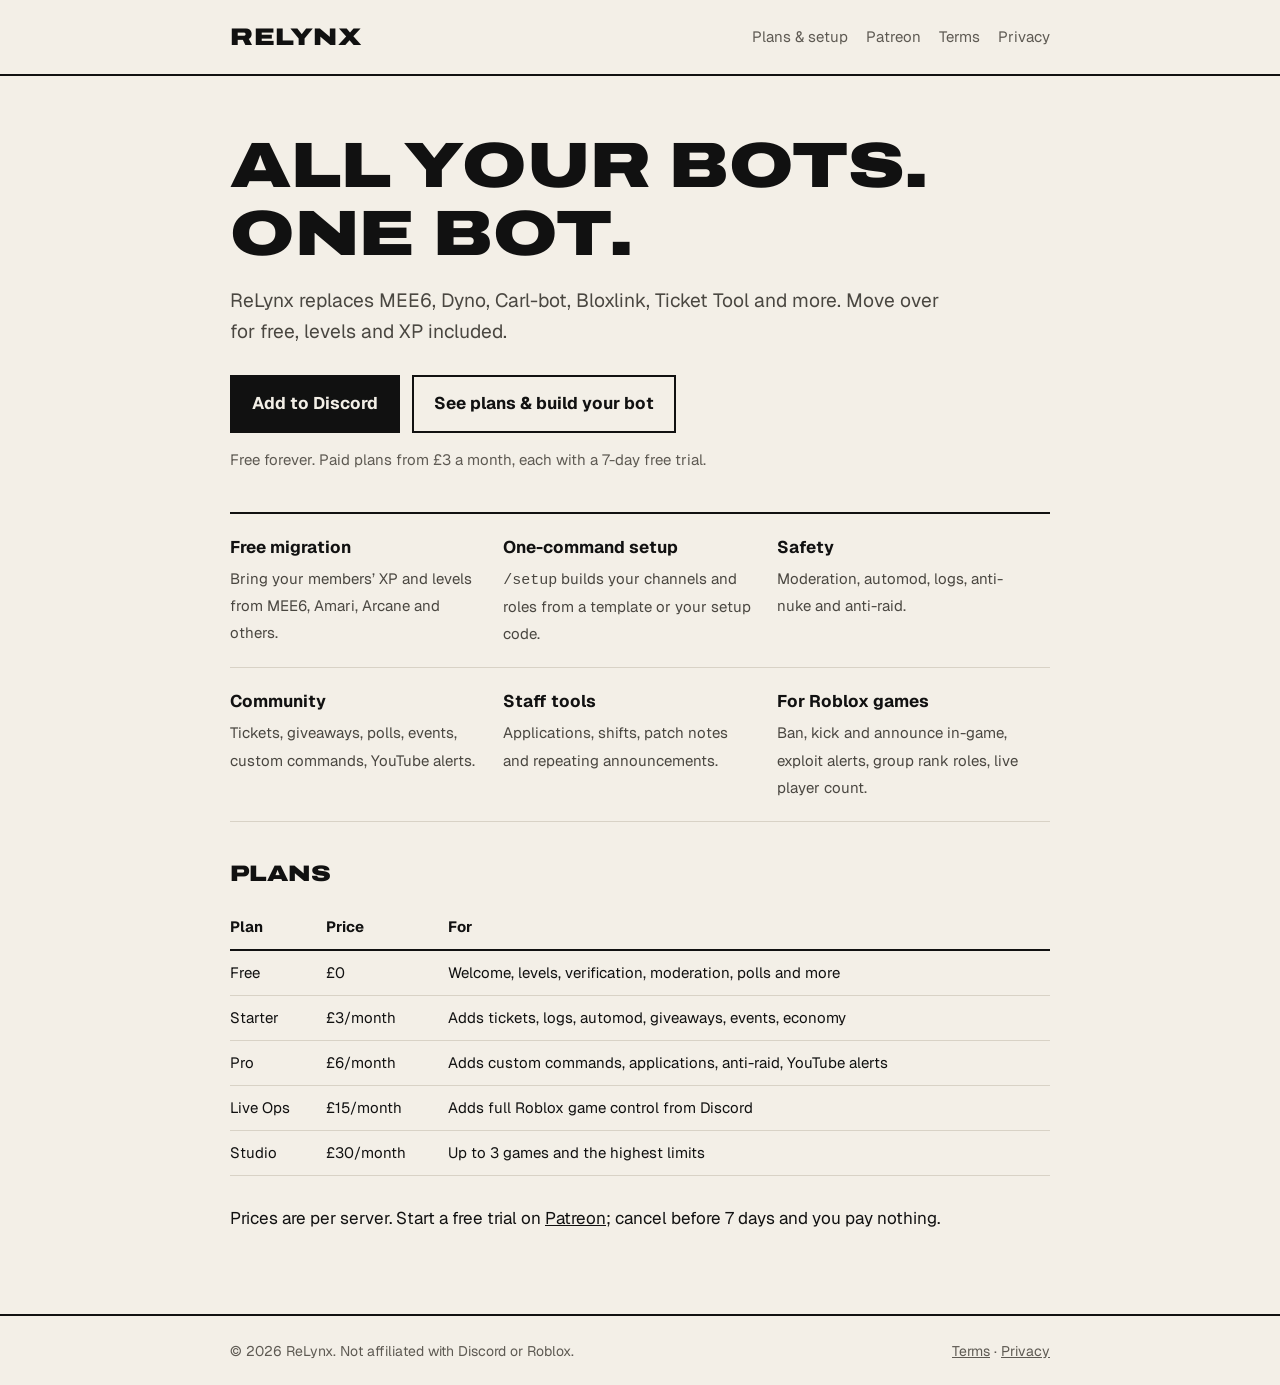
==== index.html @ 3ac2aa60 "Add files via upload" ====
<!doctype html>
<html lang="en-GB">
<head>
<meta charset="utf-8">
<meta name="viewport" content="width=device-width, initial-scale=1">
<title>ReLynx: all your Discord bots in one</title>
<meta name="description" content="One Discord bot instead of five. Levels, moderation, tickets, Roblox game tools and more, with free migration.">
<link rel="preconnect" href="https://fonts.googleapis.com">
<link rel="preconnect" href="https://fonts.gstatic.com" crossorigin>
<link href="https://fonts.googleapis.com/css2?family=Archivo:wdth,wght@125,900&family=Geist:wght@400;500;700&display=swap" rel="stylesheet">
<link rel="stylesheet" href="style.css">
</head>
<body>
<header><div class="wrap">
<a class="logo" href="index.html">RELYNX</a>
<nav>
<a href="https://claude.ai/artifact/FEMWJnR3HZwRDaKxJMdrsh">Plans &amp; setup</a>
<a href="https://www.patreon.com/c/Re_Lynx">Patreon</a>
<a href="terms.html">Terms</a>
<a href="privacy.html">Privacy</a>
</nav>
</div></header>
<main><div class="wrap">

<h1>All your bots.<br>One bot.</h1>
<p class="lead">ReLynx replaces MEE6, Dyno, Carl-bot, Bloxlink, Ticket Tool and more. Move over for free, levels and XP included.</p>
<div class="buttons">
<a class="btn primary" href="https://discord.com/oauth2/authorize?client_id=1557445692761313330&scope=bot%20applications.commands&permissions=1409170271478">Add to Discord</a>
<a class="btn" href="https://claude.ai/artifact/FEMWJnR3HZwRDaKxJMdrsh">See plans &amp; build your bot</a>
</div>
<p style="color:var(--muted);font-size:15px">Free forever. Paid plans from £3 a month, each with a 7-day free trial.</p>
<div class="grid">
<div><b>Free migration</b><span>Bring your members’ XP and levels from MEE6, Amari, Arcane and others.</span></div>
<div><b>One-command setup</b><span><code>/setup</code> builds your channels and roles from a template or your setup code.</span></div>
<div><b>Safety</b><span>Moderation, automod, logs, anti-nuke and anti-raid.</span></div>
<div><b>Community</b><span>Tickets, giveaways, polls, events, custom commands, YouTube alerts.</span></div>
<div><b>Staff tools</b><span>Applications, shifts, patch notes and repeating announcements.</span></div>
<div><b>For Roblox games</b><span>Ban, kick and announce in-game, exploit alerts, group rank roles, live player count.</span></div>
</div>
<h2>Plans</h2>
<div class="table-scroll"><table>
<tr><th>Plan</th><th>Price</th><th>For</th></tr>
<tr><td>Free</td><td>£0</td><td>Welcome, levels, verification, moderation, polls and more</td></tr>
<tr><td>Starter</td><td>£3/month</td><td>Adds tickets, logs, automod, giveaways, events, economy</td></tr>
<tr><td>Pro</td><td>£6/month</td><td>Adds custom commands, applications, anti-raid, YouTube alerts</td></tr>
<tr><td>Live Ops</td><td>£15/month</td><td>Adds full Roblox game control from Discord</td></tr>
<tr><td>Studio</td><td>£30/month</td><td>Up to 3 games and the highest limits</td></tr>
</table></div>
<p>Prices are per server. Start a free trial on <a href="https://www.patreon.com/c/Re_Lynx">Patreon</a>; cancel before 7 days and you pay nothing.</p>
</div></main>
<footer><div class="wrap">
<span>© 2026 ReLynx. Not affiliated with Discord or Roblox.</span>
<span><a href="terms.html">Terms</a> · <a href="privacy.html">Privacy</a></span>
</div></footer>
</body>
</html>
---- style.css ----
:root{--ink:#111111;--paper:#F3EFE7;--card:#FAF8F3;--line:#D8D2C6;--muted:#5E5A53;--amber:#E5A23A}
*{box-sizing:border-box}
body{margin:0;background:var(--paper);color:var(--ink);font:17px/1.6 'Geist',system-ui,-apple-system,Segoe UI,sans-serif}
a{color:var(--ink)}
a:hover{color:#6b4a12}
.wrap{max-width:860px;margin:0 auto;padding:0 20px}
header{border-bottom:2px solid var(--ink)}
header .wrap{display:flex;align-items:center;justify-content:space-between;gap:16px;padding-top:18px;padding-bottom:18px;flex-wrap:wrap}
.logo{font-family:'Archivo',sans-serif;font-variation-settings:'wdth' 125;font-weight:900;font-size:1.5rem;text-decoration:none;letter-spacing:.5px}
nav{display:flex;gap:18px;flex-wrap:wrap;font-size:15px}
nav a{text-decoration:none;color:var(--muted)}
nav a:hover,nav a[aria-current]{color:var(--ink)}
h1,h2{font-family:'Archivo',sans-serif;font-variation-settings:'wdth' 125;font-weight:900;line-height:1.05;text-transform:uppercase}
h1{font-size:clamp(2.2rem,6vw,4rem);margin:56px 0 18px}
h2{font-size:1.4rem;margin:40px 0 8px}
h3{font-size:1.05rem;margin:28px 0 6px}
.lead{font-size:1.2rem;color:#4A4741;max-width:56ch}
.buttons{display:flex;gap:12px;flex-wrap:wrap;margin:28px 0 8px}
.btn{display:inline-block;padding:13px 20px;border:2px solid var(--ink);text-decoration:none;font-weight:700;min-height:44px}
.btn.primary{background:var(--ink);color:var(--paper)}
.btn.primary:hover{background:#333;color:var(--paper)}
.btn:hover{background:#E8E2D6}
.grid{display:grid;grid-template-columns:repeat(auto-fit,minmax(220px,1fr));gap:0;border-top:2px solid var(--ink);margin:40px 0}
.grid div{padding:20px 20px 20px 0;border-bottom:1px solid var(--line)}
.grid b{display:block;margin-bottom:4px}
.grid span{color:#4A4741;font-size:15px}
table{border-collapse:collapse;width:100%;margin:12px 0;font-size:15px}
th,td{text-align:left;padding:10px 12px 10px 0;border-bottom:1px solid var(--line);vertical-align:top}
th{border-bottom:2px solid var(--ink)}
.table-scroll{overflow-x:auto}
.note{background:var(--card);border:1px solid var(--line);padding:14px 16px;font-size:15px;color:#4A4741}
main{padding-bottom:64px}
footer{border-top:2px solid var(--ink);padding:24px 0;font-size:14px;color:var(--muted)}
footer .wrap{display:flex;gap:18px;flex-wrap:wrap;justify-content:space-between}
footer a{color:var(--muted)}
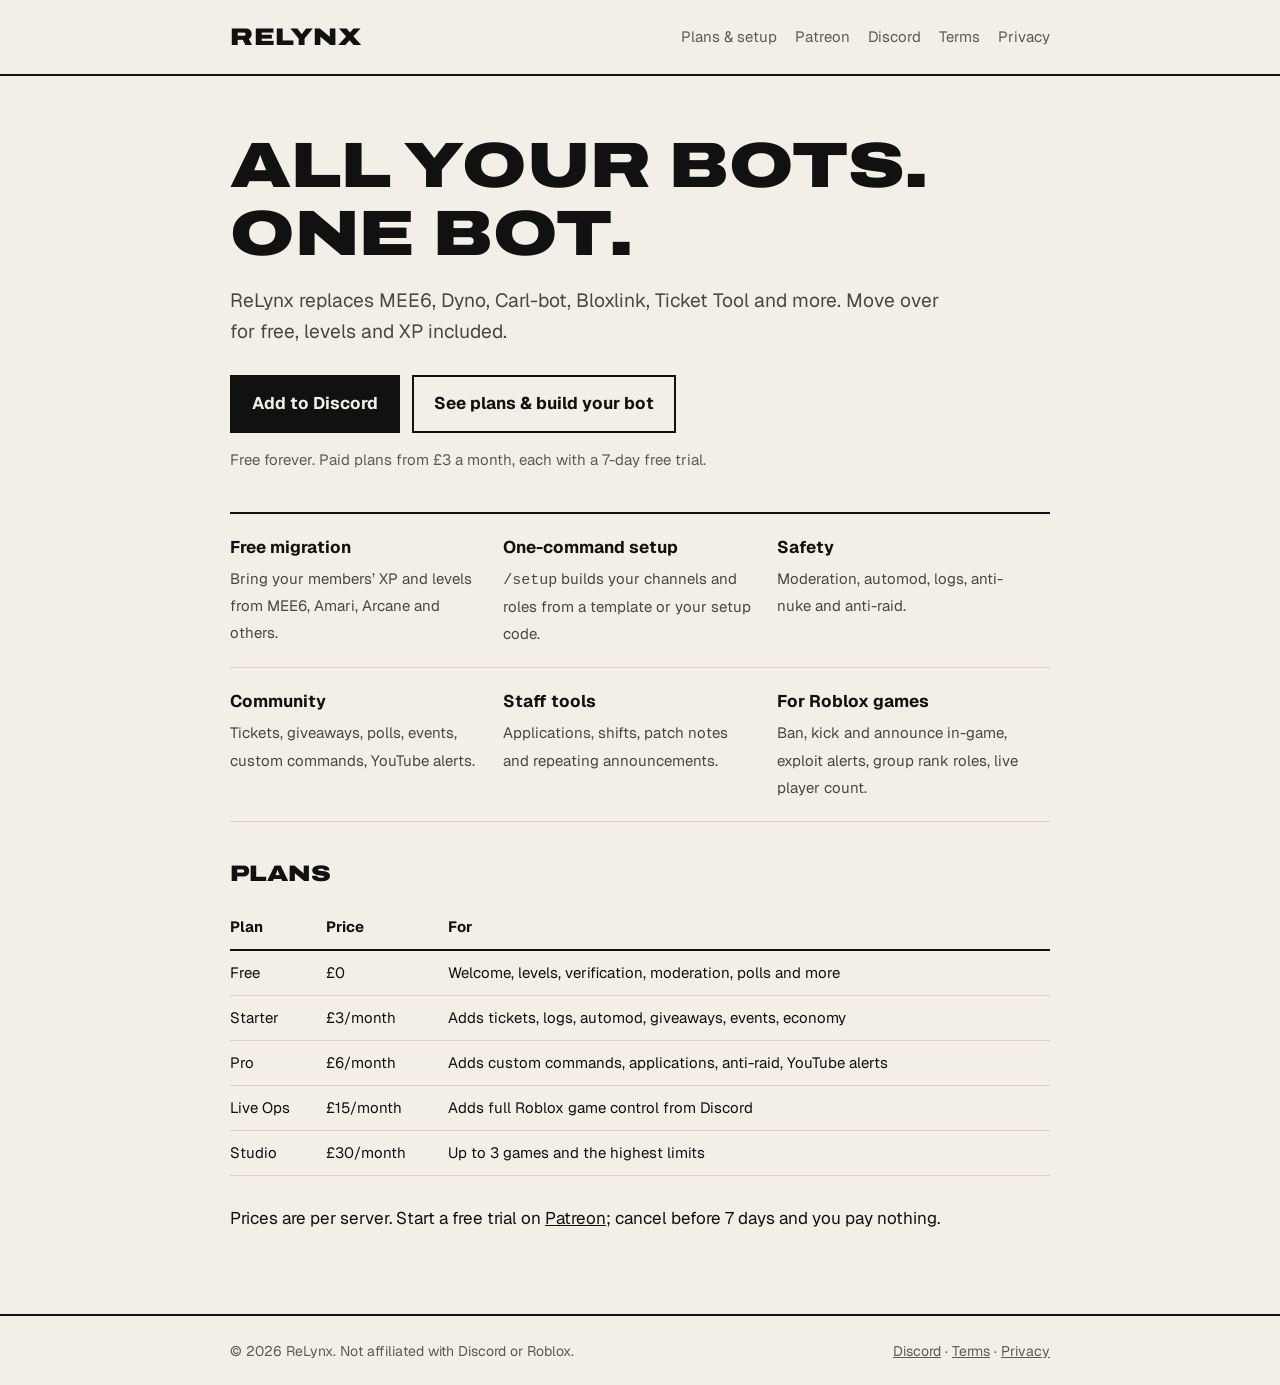
==== commit f7c5643f: "Add Discord server links" ====
--- a/index.html
+++ b/index.html
@@ -16,6 +16,7 @@
 <nav>
 <a href="https://claude.ai/artifact/FEMWJnR3HZwRDaKxJMdrsh">Plans &amp; setup</a>
 <a href="https://www.patreon.com/c/Re_Lynx">Patreon</a>
+<a href="https://discord.gg/3yExKCKQT">Discord</a>
 <a href="terms.html">Terms</a>
 <a href="privacy.html">Privacy</a>
 </nav>
@@ -50,7 +51,7 @@
 </div></main>
 <footer><div class="wrap">
 <span>© 2026 ReLynx. Not affiliated with Discord or Roblox.</span>
-<span><a href="terms.html">Terms</a> · <a href="privacy.html">Privacy</a></span>
+<span><a href="https://discord.gg/3yExKCKQT">Discord</a> · <a href="terms.html">Terms</a> · <a href="privacy.html">Privacy</a></span>
 </div></footer>
 </body>
 </html>
